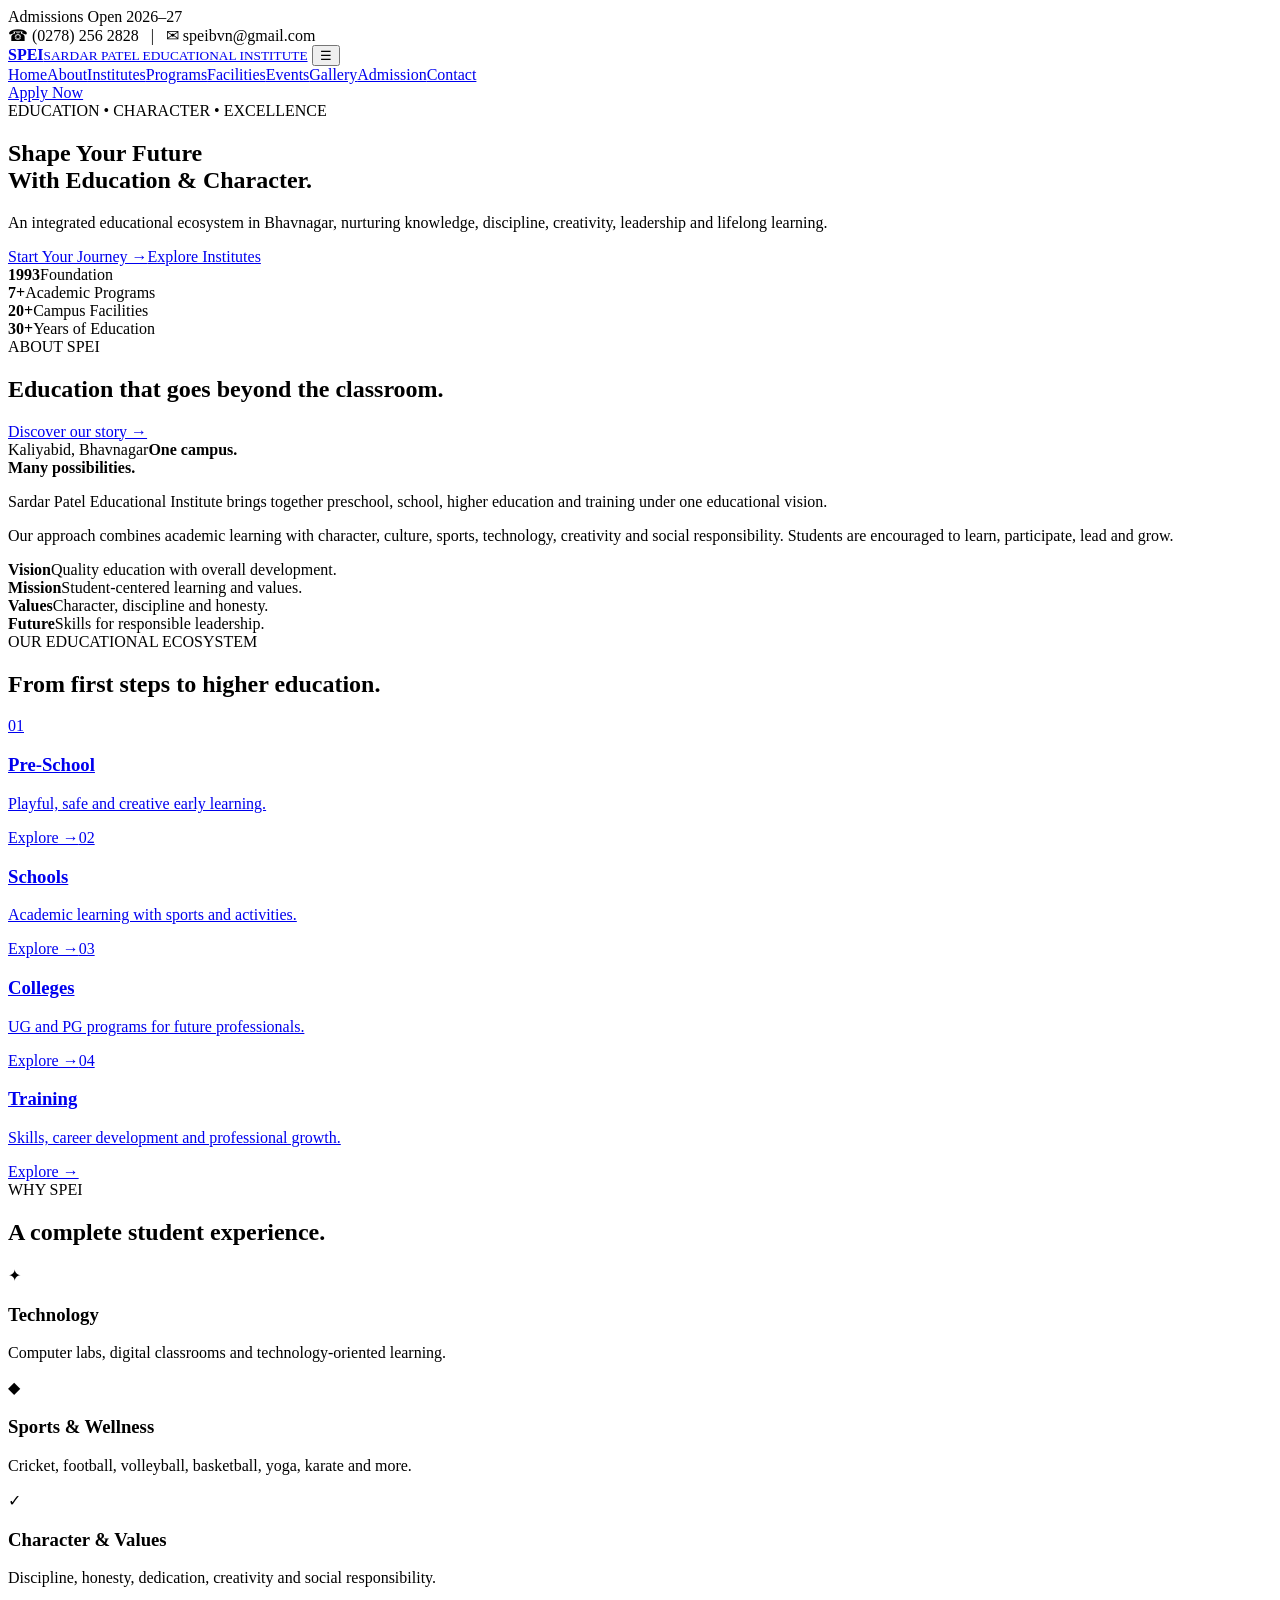
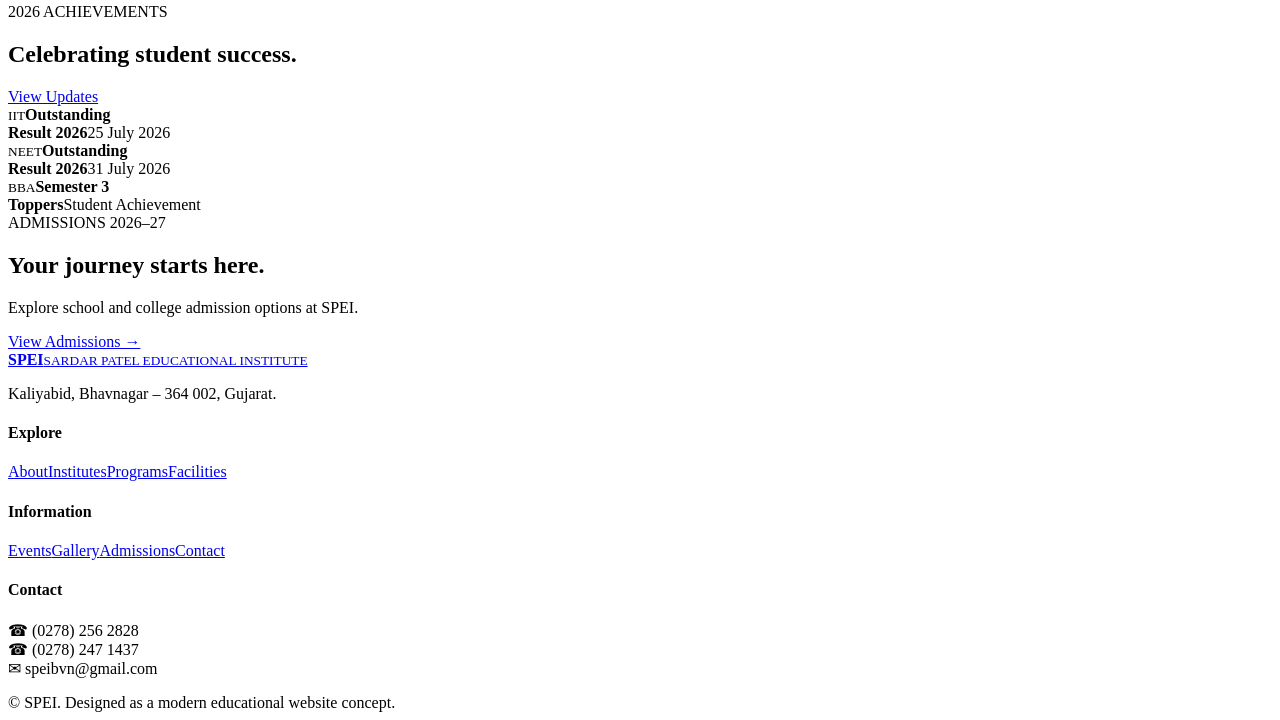
==== index.html @ 8e32c0df "Add files via upload" ====
<!doctype html>
<html lang="en">
<head>
<meta charset="utf-8"><meta name="viewport" content="width=device-width,initial-scale=1">
<title>SPEI | Sardar Patel Educational Institute</title>
<meta name="description" content="Sardar Patel Educational Institute, Bhavnagar — education, character, skills and achievement.">
<link rel="preconnect" href="https://fonts.googleapis.com"><link rel="preconnect" href="https://fonts.gstatic.com" crossorigin>
<link href="https://fonts.googleapis.com/css2?family=Inter:wght@400;500;600;700&family=Manrope:wght@600;700;800&display=swap" rel="stylesheet">
<link rel="stylesheet" href="assets/css/style.css">
</head>
<body>
<div class="topbar"><div>Admissions Open 2026–27</div><div>☎ (0278) 256 2828 &nbsp; | &nbsp; ✉ speibvn@gmail.com</div></div>
<header class="header"><a class="brand" href="index.html"><span class="brand-mark"><img src="assets/logo/logo.png" alt="" /></span><span><b>SPEI</b><small>SARDAR PATEL EDUCATIONAL INSTITUTE</small></span></a>
<button class="menu" aria-label="Open menu">☰</button>
<nav><a class="active" href="index.html">Home</a><a href="about.html">About</a><a href="institutes.html">Institutes</a><a href="programs.html">Programs</a><a href="facilities.html">Facilities</a><a href="events.html">Events</a><a href="gallery.html">Gallery</a><a href="admission.html">Admission</a><a href="contact.html">Contact</a></nav><a class="btn btn-primary nav-cta" href="admission.html">Apply Now</a></header>

<main>
<section class="hero"><div class="hero-overlay"></div><div class="container hero-content"><span class="eyebrow">EDUCATION • CHARACTER • EXCELLENCE</span><h1>Shape Your Future<br><span>With Education & Character.</span></h1><p>An integrated educational ecosystem in Bhavnagar, nurturing knowledge, discipline, creativity, leadership and lifelong learning.</p><div class="actions"><a class="btn btn-accent" href="admission.html">Start Your Journey →</a><a class="btn btn-light" href="institutes.html">Explore Institutes</a></div></div></section>

<section class="stats"><div class="container stats-grid"><div><strong>1993</strong><span>Foundation</span></div><div><strong>7+</strong><span>Academic Programs</span></div><div><strong>20+</strong><span>Campus Facilities</span></div><div><strong>30+</strong><span>Years of Education</span></div></div></section>

<section class="section"><div class="container"><div class="section-head"><div><span class="eyebrow">ABOUT SPEI</span><h2>Education that goes beyond the classroom.</h2></div><a class="text-link" href="about.html">Discover our story →</a></div><div class="split"><div class="image-card campus"><div><span>Kaliyabid, Bhavnagar</span><b>One campus.<br>Many possibilities.</b></div></div><div class="content"><p class="lead">Sardar Patel Educational Institute brings together preschool, school, higher education and training under one educational vision.</p><p>Our approach combines academic learning with character, culture, sports, technology, creativity and social responsibility. Students are encouraged to learn, participate, lead and grow.</p><div class="mini-grid"><div><b>Vision</b><span>Quality education with overall development.</span></div><div><b>Mission</b><span>Student-centered learning and values.</span></div><div><b>Values</b><span>Character, discipline and honesty.</span></div><div><b>Future</b><span>Skills for responsible leadership.</span></div></div></div></div></div></section>

<section class="section soft"><div class="container"><div class="section-head"><div><span class="eyebrow">OUR EDUCATIONAL ECOSYSTEM</span><h2>From first steps to higher education.</h2></div></div><div class="cards four"><a class="feature-card" href="institutes.html"><span class="icon">01</span><h3>Pre-School</h3><p>Playful, safe and creative early learning.</p><span class="arrow">Explore →</span></a><a class="feature-card" href="institutes.html"><span class="icon">02</span><h3>Schools</h3><p>Academic learning with sports and activities.</p><span class="arrow">Explore →</span></a><a class="feature-card" href="programs.html"><span class="icon">03</span><h3>Colleges</h3><p>UG and PG programs for future professionals.</p><span class="arrow">Explore →</span></a><a class="feature-card" href="programs.html"><span class="icon">04</span><h3>Training</h3><p>Skills, career development and professional growth.</p><span class="arrow">Explore →</span></a></div></div></section>

<section class="section"><div class="container"><div class="section-head"><div><span class="eyebrow">WHY SPEI</span><h2>A complete student experience.</h2></div></div><div class="cards three"><div class="info-card"><span class="round">✦</span><h3>Technology</h3><p>Computer labs, digital classrooms and technology-oriented learning.</p></div><div class="info-card"><span class="round">◆</span><h3>Sports & Wellness</h3><p>Cricket, football, volleyball, basketball, yoga, karate and more.</p></div><div class="info-card"><span class="round">✓</span><h3>Character & Values</h3><p>Discipline, honesty, dedication, creativity and social responsibility.</p></div></div></div></section>

<section class="section dark"><div class="container"><div class="section-head"><div><span class="eyebrow">2026 ACHIEVEMENTS</span><h2>Celebrating student success.</h2></div><a class="btn btn-outline" href="events.html">View Updates</a></div><div class="achievement-grid"><div><small>IIT</small><strong>Outstanding<br>Result 2026</strong><span>25 July 2026</span></div><div><small>NEET</small><strong>Outstanding<br>Result 2026</strong><span>31 July 2026</span></div><div><small>BBA</small><strong>Semester 3<br>Toppers</strong><span>Student Achievement</span></div></div></div></section>

<section class="section cta"><div class="container cta-box"><div><span class="eyebrow">ADMISSIONS 2026–27</span><h2>Your journey starts here.</h2><p>Explore school and college admission options at SPEI.</p></div><a class="btn btn-accent" href="admission.html">View Admissions →</a></div></section>
</main>
<footer><div class="container footer-grid"><div><a class="brand light-brand" href="index.html"><span class="brand-mark"><img src="assets/logo/logo.png" alt="" /></span><span><b>SPEI</b><small>SARDAR PATEL EDUCATIONAL INSTITUTE</small></span></a><p>Kaliyabid, Bhavnagar – 364 002, Gujarat.</p></div><div><h4>Explore</h4><a href="about.html">About</a><a href="institutes.html">Institutes</a><a href="programs.html">Programs</a><a href="facilities.html">Facilities</a></div><div><h4>Information</h4><a href="events.html">Events</a><a href="gallery.html">Gallery</a><a href="admission.html">Admissions</a><a href="contact.html">Contact</a></div><div><h4>Contact</h4><p>☎ (0278) 256 2828<br>☎ (0278) 247 1437<br>✉ speibvn@gmail.com</p></div></div><div class="copyright">© <span id="year"></span> SPEI. Designed as a modern educational website concept.</div></footer>
<script src="assets/js/main.js"></script></body></html>
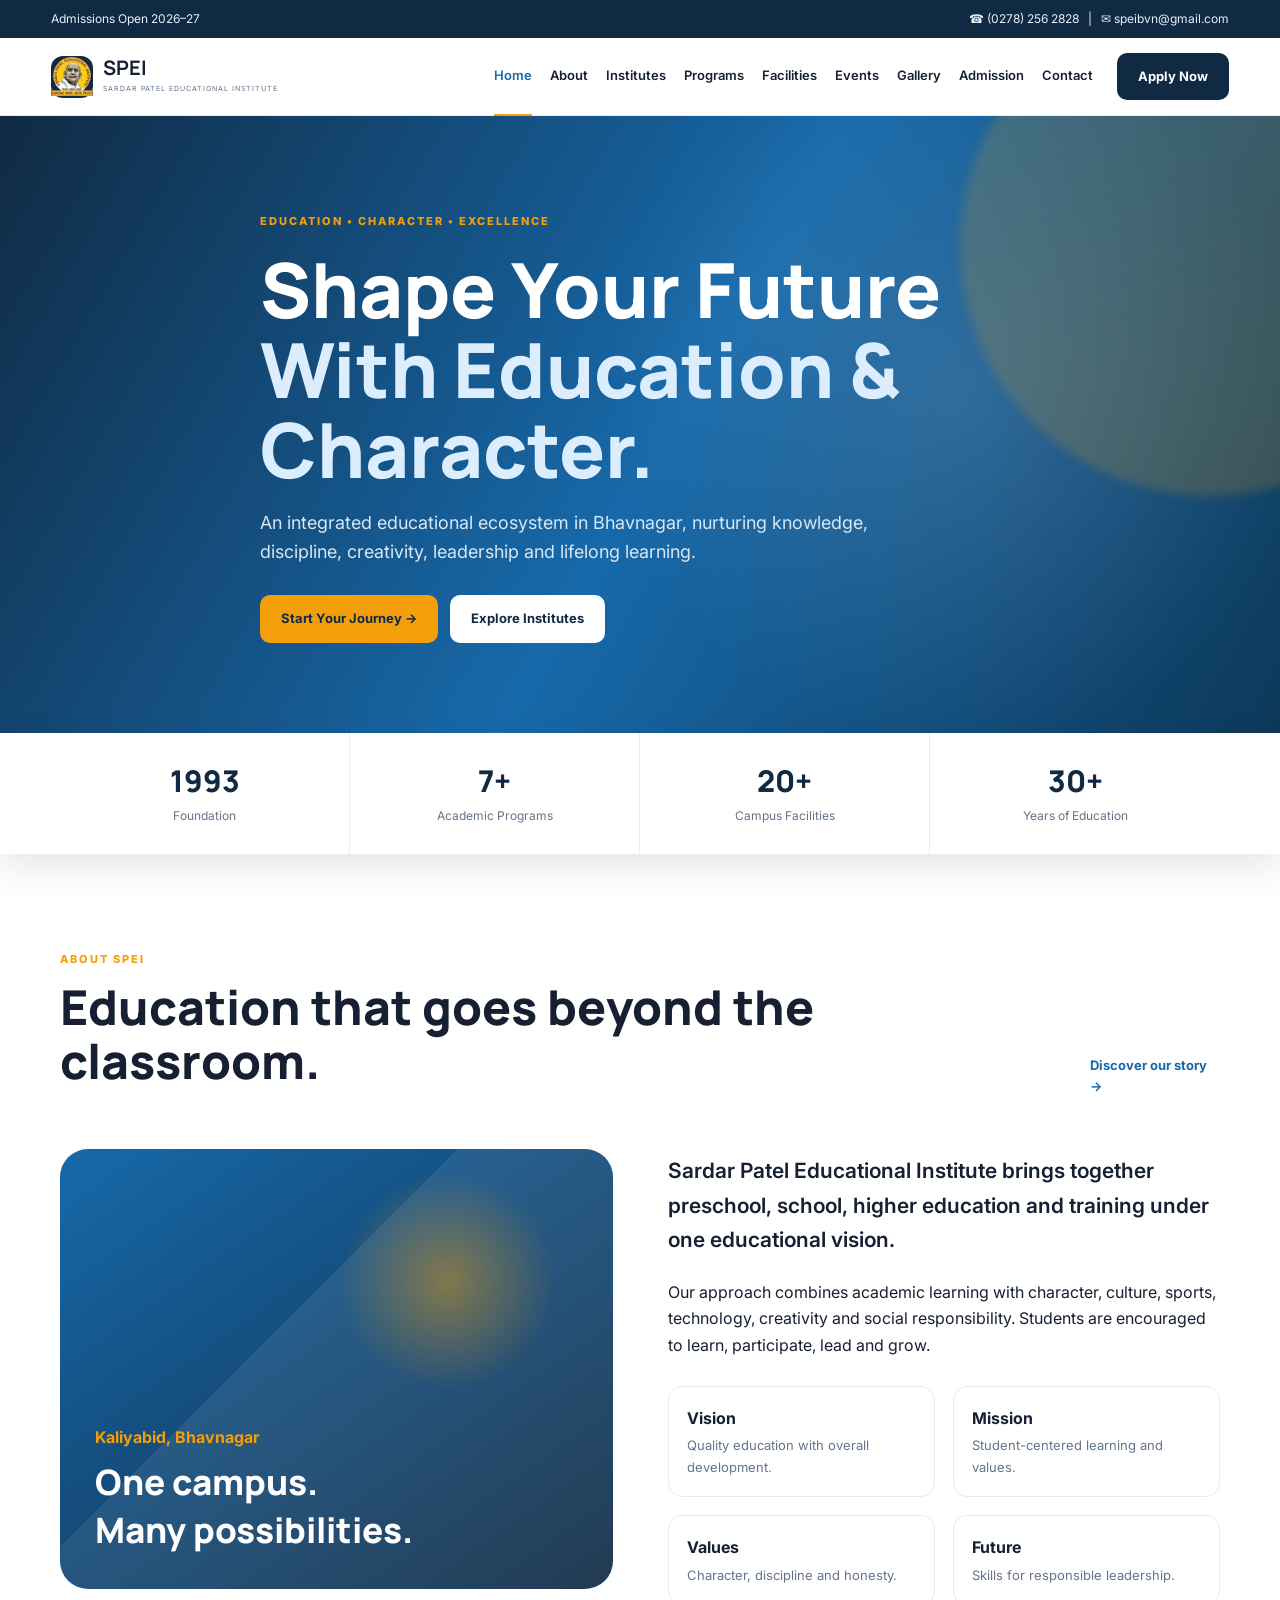
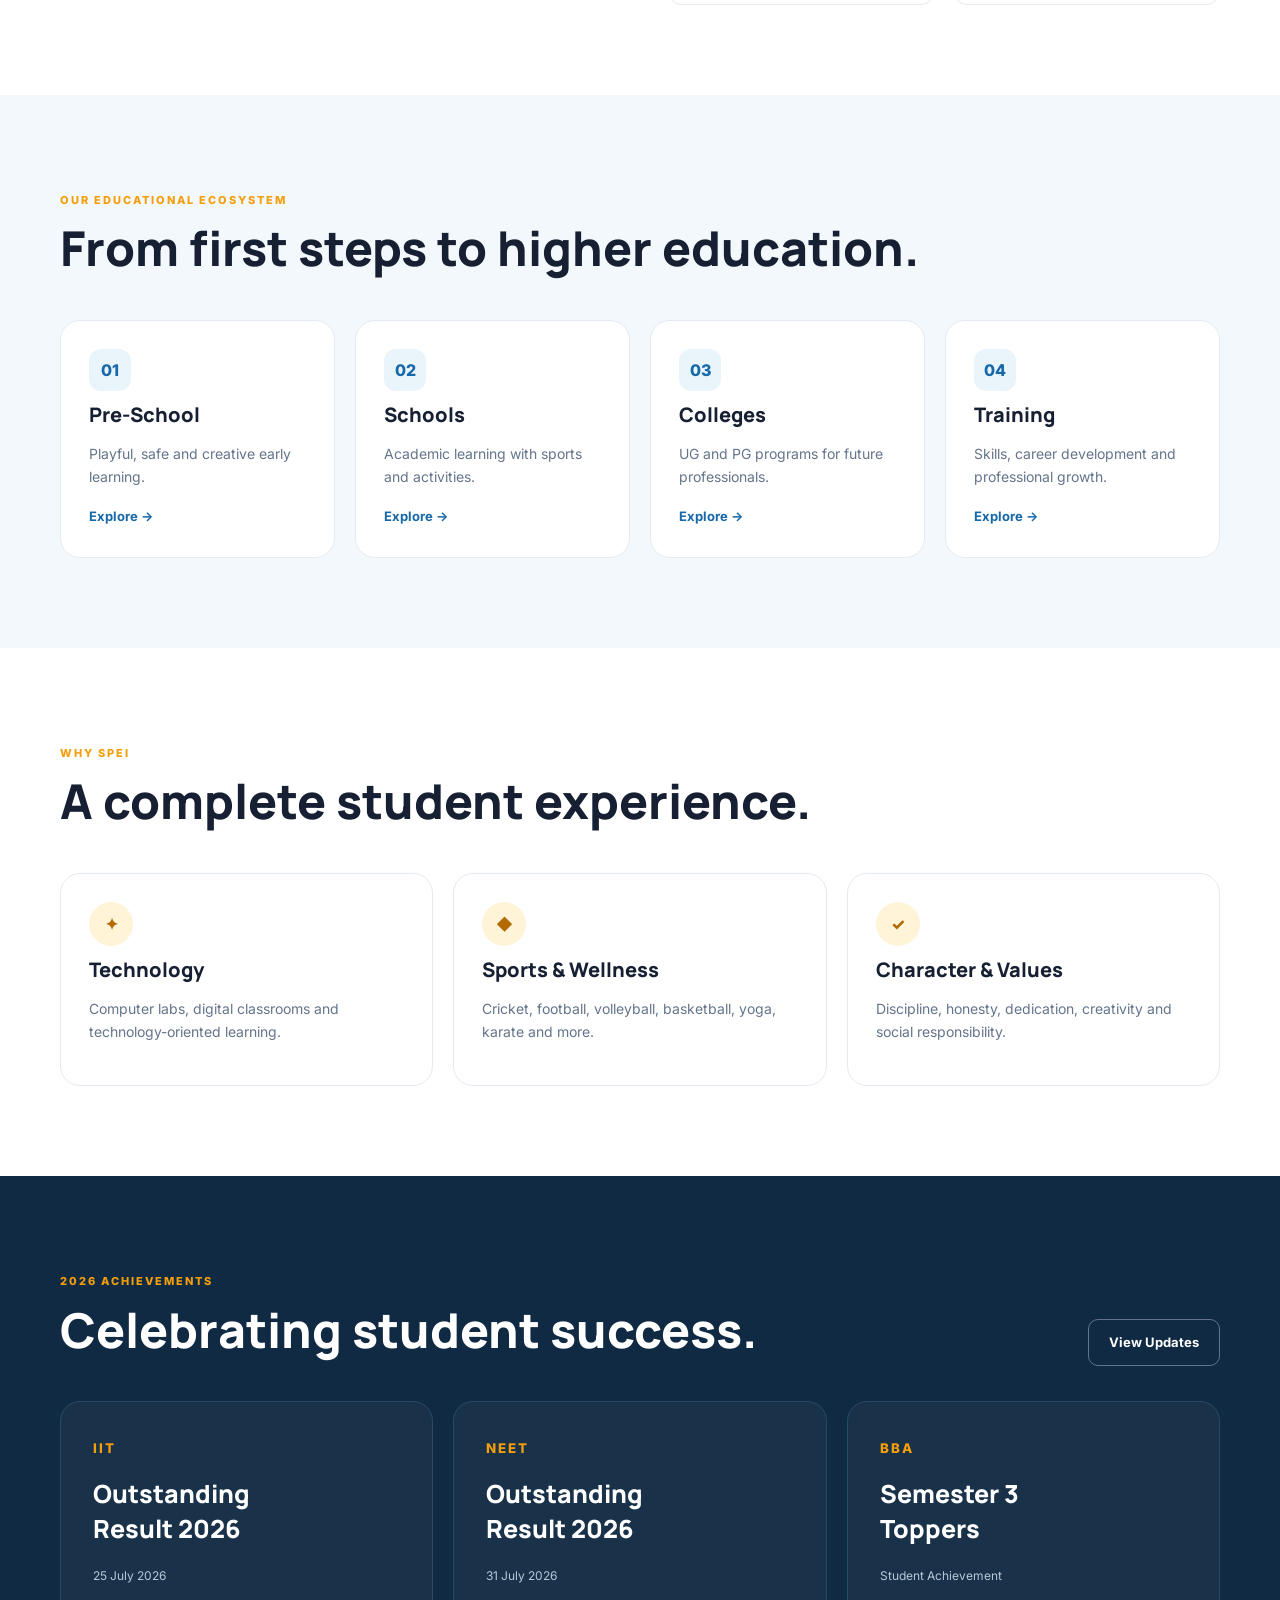
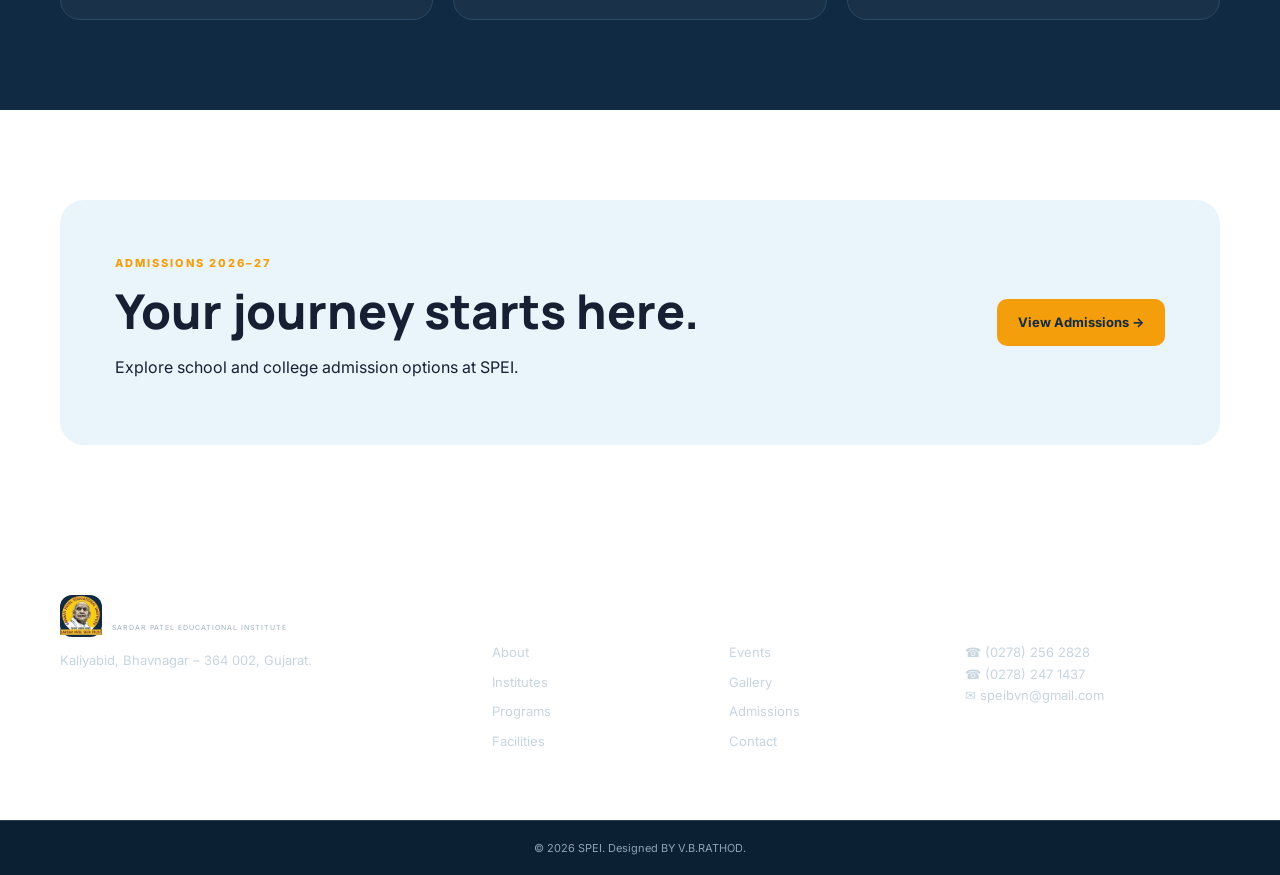
==== commit 862f80bf: "Update index.html" ====
--- a/index.html
+++ b/index.html
@@ -29,5 +29,5 @@
 
 <section class="section cta"><div class="container cta-box"><div><span class="eyebrow">ADMISSIONS 2026–27</span><h2>Your journey starts here.</h2><p>Explore school and college admission options at SPEI.</p></div><a class="btn btn-accent" href="admission.html">View Admissions →</a></div></section>
 </main>
-<footer><div class="container footer-grid"><div><a class="brand light-brand" href="index.html"><span class="brand-mark"><img src="assets/logo/logo.png" alt="" /></span><span><b>SPEI</b><small>SARDAR PATEL EDUCATIONAL INSTITUTE</small></span></a><p>Kaliyabid, Bhavnagar – 364 002, Gujarat.</p></div><div><h4>Explore</h4><a href="about.html">About</a><a href="institutes.html">Institutes</a><a href="programs.html">Programs</a><a href="facilities.html">Facilities</a></div><div><h4>Information</h4><a href="events.html">Events</a><a href="gallery.html">Gallery</a><a href="admission.html">Admissions</a><a href="contact.html">Contact</a></div><div><h4>Contact</h4><p>☎ (0278) 256 2828<br>☎ (0278) 247 1437<br>✉ speibvn@gmail.com</p></div></div><div class="copyright">© <span id="year"></span> SPEI. Designed as a modern educational website concept.</div></footer>
-<script src="assets/js/main.js"></script></body></html>+<footer><div class="container footer-grid"><div><a class="brand light-brand" href="index.html"><span class="brand-mark"><img src="assets/logo/logo.png" alt="" /></span><span><b>SPEI</b><small>SARDAR PATEL EDUCATIONAL INSTITUTE</small></span></a><p>Kaliyabid, Bhavnagar – 364 002, Gujarat.</p></div><div><h4>Explore</h4><a href="about.html">About</a><a href="institutes.html">Institutes</a><a href="programs.html">Programs</a><a href="facilities.html">Facilities</a></div><div><h4>Information</h4><a href="events.html">Events</a><a href="gallery.html">Gallery</a><a href="admission.html">Admissions</a><a href="contact.html">Contact</a></div><div><h4>Contact</h4><p>☎ (0278) 256 2828<br>☎ (0278) 247 1437<br>✉ speibvn@gmail.com</p></div></div><div class="copyright">© <span id="year"></span> SPEI. Designed BY V.B.RATHOD.</div></footer>
+<script src="assets/js/main.js"></script></body></html>
--- a/assets/css/style.css
+++ b/assets/css/style.css
@@ -0,0 +1,17 @@
+@import url("https://fonts.googleapis.com/css2?family=Inter:wght@400;500;600;700;800&family=Manrope:wght@400;500;600;700;800&display=swap");
+*{box-sizing:border-box}html{scroll-behavior:smooth}body{margin:0;font-family:Inter,Arial,sans-serif;color:#172033;background:#fff;line-height:1.65}a{text-decoration:none;color:inherit}img{max-width:100%;height:auto;display:block}.container{width:min(1160px,92%);margin:auto}.topbar{height:38px;padding:0 4%;display:flex;justify-content:space-between;align-items:center;background:#102A43;color:#e7f1fa;font-size:12px}.header{height:78px;padding:0 4%;display:flex;align-items:center;gap:24px;background:#fff;position:sticky;top:0;z-index:20;border-bottom:1px solid #e8edf3}.brand{display:flex;align-items:center;gap:10px;margin-right:auto}.brand-mark{width:42px;height:42px;border-radius:12px;background:#102A43;color:#F59E0B;display:grid;place-items:center;font-family:Manrope;font-weight:800}.brand b{display:block;font-family:Manrope;font-size:20px;line-height:1}.brand small{display:block;font-size:7px;letter-spacing:1px;color:#64748B;margin-top:5px;white-space:nowrap}nav{display:flex;gap:18px;font-size:13px;font-weight:600}nav a{padding:28px 0;border-bottom:2px solid transparent}nav a:hover,nav a.active{color:#1769AA;border-color:#F59E0B}.btn{display:inline-flex;align-items:center;justify-content:center;padding:12px 20px;border-radius:10px;font-weight:700;font-size:13px;border:1px solid transparent;transition:.25s}.btn:hover{transform:translateY(-2px)}.btn-primary{background:#102A43;color:#fff}.btn-accent{background:#F59E0B;color:#102A43}.btn-light{background:#fff;color:#102A43}.btn-outline{border-color:#64748B;color:#fff}.menu{display:none;border:0;background:none;font-size:24px}.hero{min-height:610px;background:linear-gradient(120deg,#102A43 0%,#1769AA 52%,#0d3859 100%);position:relative;display:flex;align-items:center;overflow:hidden}.hero:after{content:"";position:absolute;width:500px;height:500px;border-radius:50%;right:-180px;top:-120px;background:rgba(245,158,11,.18);filter:blur(5px)}.hero-overlay{position:absolute;inset:0;background:radial-gradient(circle at 75% 45%,rgba(255,255,255,.12),transparent 35%)}.hero-content{position:relative;z-index:2;color:#fff;padding:90px 0;max-width:760px}.eyebrow{font-size:11px;font-weight:800;letter-spacing:2px;color:#F59E0B}.hero h1{font:800 clamp(42px,6vw,76px)/1.05 Manrope;margin:18px 0}.hero h1 span{color:#dceefe}.hero p{font-size:18px;color:#d8e7f3;max-width:650px}.actions{display:flex;gap:12px;margin-top:28px}.stats{background:#fff;box-shadow:0 12px 35px rgba(16,42,67,.12);position:relative;z-index:4}.stats-grid{display:grid;grid-template-columns:repeat(4,1fr)}.stats-grid div{padding:27px;text-align:center;border-right:1px solid #e7edf3}.stats-grid div:last-child{border:0}.stats strong{display:block;font:800 30px Manrope;color:#102A43}.stats span{font-size:12px;color:#64748B}.section{padding:90px 0}.soft{background:#F3F8FC}.dark{background:#102A43;color:#fff}.section-head{display:flex;justify-content:space-between;align-items:end;gap:20px;margin-bottom:35px}.section h2{font:800 clamp(30px,4vw,48px)/1.12 Manrope;margin:10px 0}.section h3{font:800 20px Manrope;margin:10px 0}.text-link,.arrow{color:#1769AA;font-weight:700;font-size:13px}.split{display:grid;grid-template-columns:1fr 1fr;gap:55px;align-items:center}.campus{min-height:440px;border-radius:28px;background:linear-gradient(145deg,#1769AA,#102A43);position:relative;overflow:hidden}.campus:before{content:"";position:absolute;inset:0;background:radial-gradient(circle at 70% 30%,rgba(245,158,11,.45),transparent 22%),linear-gradient(135deg,transparent 40%,rgba(255,255,255,.08) 40%)}.campus>div{position:absolute;left:35px;bottom:35px;color:#fff}.campus span{display:block;color:#F59E0B;font-weight:700}.campus b{display:block;font:800 35px Manrope;margin-top:8px}.lead{font-size:21px;font-weight:600}.mini-grid{display:grid;grid-template-columns:1fr 1fr;gap:18px;margin-top:28px}.mini-grid div{padding:18px;border:1px solid #e5ebf1;border-radius:14px}.mini-grid b,.mini-grid span{display:block}.mini-grid span{font-size:13px;color:#64748B;margin-top:4px}.cards{display:grid;gap:20px}.cards.four{grid-template-columns:repeat(4,1fr)}.cards.three{grid-template-columns:repeat(3,1fr)}.feature-card,.info-card,.admission-card{padding:28px;border:1px solid #e3eaf1;border-radius:20px;background:#fff;transition:.25s}.feature-card:hover,.info-card:hover,.admission-card:hover{transform:translateY(-7px);box-shadow:0 18px 40px rgba(16,42,67,.11);border-color:#cbddea}.feature-card .icon{display:grid;place-items:center;width:42px;height:42px;border-radius:12px;background:#eaf4fb;color:#1769AA;font-weight:800}.info-card .round,.admission-card .round{width:44px;height:44px;border-radius:50%;display:grid;place-items:center;background:#fff3d8;color:#b16b00;font-weight:800}.info-card p,.feature-card p,.admission-card p{color:#64748B;font-size:14px}.achievement-grid{display:grid;grid-template-columns:repeat(3,1fr);gap:20px}.achievement-grid>div{padding:32px;border:1px solid #294a65;border-radius:20px;background:rgba(255,255,255,.04)}.achievement-grid small{color:#F59E0B;font-weight:800;letter-spacing:2px}.achievement-grid strong{display:block;font:800 25px Manrope;margin:15px 0}.achievement-grid span{font-size:12px;color:#b6c9d9}.cta-box{padding:48px 55px;border-radius:24px;background:#eaf4fb;display:flex;align-items:center;justify-content:space-between;gap:20px}.page-hero{padding:100px 0;background:linear-gradient(135deg,#102A43,#1769AA);color:#fff}.page-hero h1{font:800 clamp(40px,6vw,68px)/1.05 Manrope;margin:15px 0}.page-hero p{max-width:700px;color:#dbeaf6;font-size:17px}.detail-grid{display:grid;grid-template-columns:1fr 1fr;gap:20px}.detail-grid article{padding:34px;border:1px solid #e1e9f0;border-radius:20px;background:#fff}.detail-grid article:nth-child(even){background:#F3F8FC}.detail-grid h2{font-size:28px}.detail-grid p{color:#64748B}.admission-card ul{padding-left:20px;color:#64748B;font-size:14px}.narrow{max-width:760px}.form{display:grid;gap:14px}.form input,.form textarea,.form select{width:100%;padding:14px 15px;border:1px solid #d9e2ea;border-radius:10px;font:inherit;background:#fff}.form textarea{min-height:130px;resize:vertical}.form-row{display:grid;grid-template-columns:1fr 1fr;gap:14px}.form-message{font-weight:700;color:#16805A}.card-form{padding:32px;border:1px solid #dfe8ef;border-radius:20px;box-shadow:0 12px 35px rgba(16,42,67,.07)}.contact-grid{display:grid;grid-template-columns:1fr 1fr;gap:60px;align-items:start}.contact-info h2{font-size:35px}.contact-item{padding:18px 0;border-bottom:1px solid #e4ebf1;display:flex;justify-content:space-between;gap:20px}.contact-item span{color:#64748B;text-align:right}.map-box{min-height:280px;background:linear-gradient(135deg,#eaf4fb,#dbeaf6);display:grid;place-items:center;text-align:center;padding:30px}.map-box>div{max-width:600px}.footer-grid{display:grid;grid-template-columns:2fr 1fr 1fr 1.3fr;gap:40px;padding:60px 0;color:#c7d5e0}.footer-grid h4{color:#fff;margin-top:0}.footer-grid a:not(.brand){display:block;margin:8px 0;color:#c7d5e0;font-size:13px}.footer-grid p{font-size:13px}.light-brand{color:#fff}.light-brand small{color:#9fb2c2}.copyright{text-align:center;padding:18px;border-top:1px solid #263f54;color:#8ea4b6;font-size:11px;background:#0b2032}
+@media(max-width:1050px){nav{gap:10px;font-size:12px}.nav-cta{display:none}.cards.four{grid-template-columns:1fr 1fr}}
+@media(max-width:780px){.topbar{height:auto;padding:8px 4%;font-size:10px;gap:8px;flex-wrap:wrap}.header{height:68px}.menu{display:block}nav{position:absolute;left:4%;right:4%;top:68px;background:#fff;padding:10px 18px;display:none;flex-direction:column;box-shadow:0 18px 40px rgba(16,42,67,.16);border-radius:14px}nav.open{display:flex}nav a{padding:10px 0;border:0}.split,.detail-grid,.contact-grid{grid-template-columns:1fr}.stats-grid{grid-template-columns:1fr 1fr}.stats-grid div{padding:20px;border-bottom:1px solid #e7edf3}.cards.three,.achievement-grid{grid-template-columns:1fr}.section{padding:65px 0}.section-head{align-items:start;flex-direction:column}.hero{min-height:600px}.hero-content{padding:70px 0}.hero h1{font-size:45px}.actions{flex-direction:column;align-items:stretch}.cta-box{padding:32px;flex-direction:column;align-items:flex-start}.footer-grid{grid-template-columns:1fr 1fr}.form-row{grid-template-columns:1fr}}
+@media(max-width:500px){.brand small{display:none}.brand b{font-size:18px}.cards.four{grid-template-columns:1fr}.footer-grid{grid-template-columns:1fr}.hero h1{font-size:40px}.campus{min-height:330px}.contact-item{display:block}.contact-item span{display:block;text-align:left;margin-top:5px}}
+
+/* GitHub Pages / responsive stability fixes */
+html,body{overflow-x:hidden}
+button,input,textarea,select{box-sizing:border-box}
+a,button{touch-action:manipulation}
+@media(max-width:780px){
+  .header{position:sticky;top:0}
+  .brand{min-width:0}
+  .brand b{white-space:nowrap}
+  .hero-content{width:100%}
+  .actions .btn{width:100%}
+                                                                                                                                                                                                                                                                                                                                                                                                                                                                                                                                                                                                                                                                                                                              }
